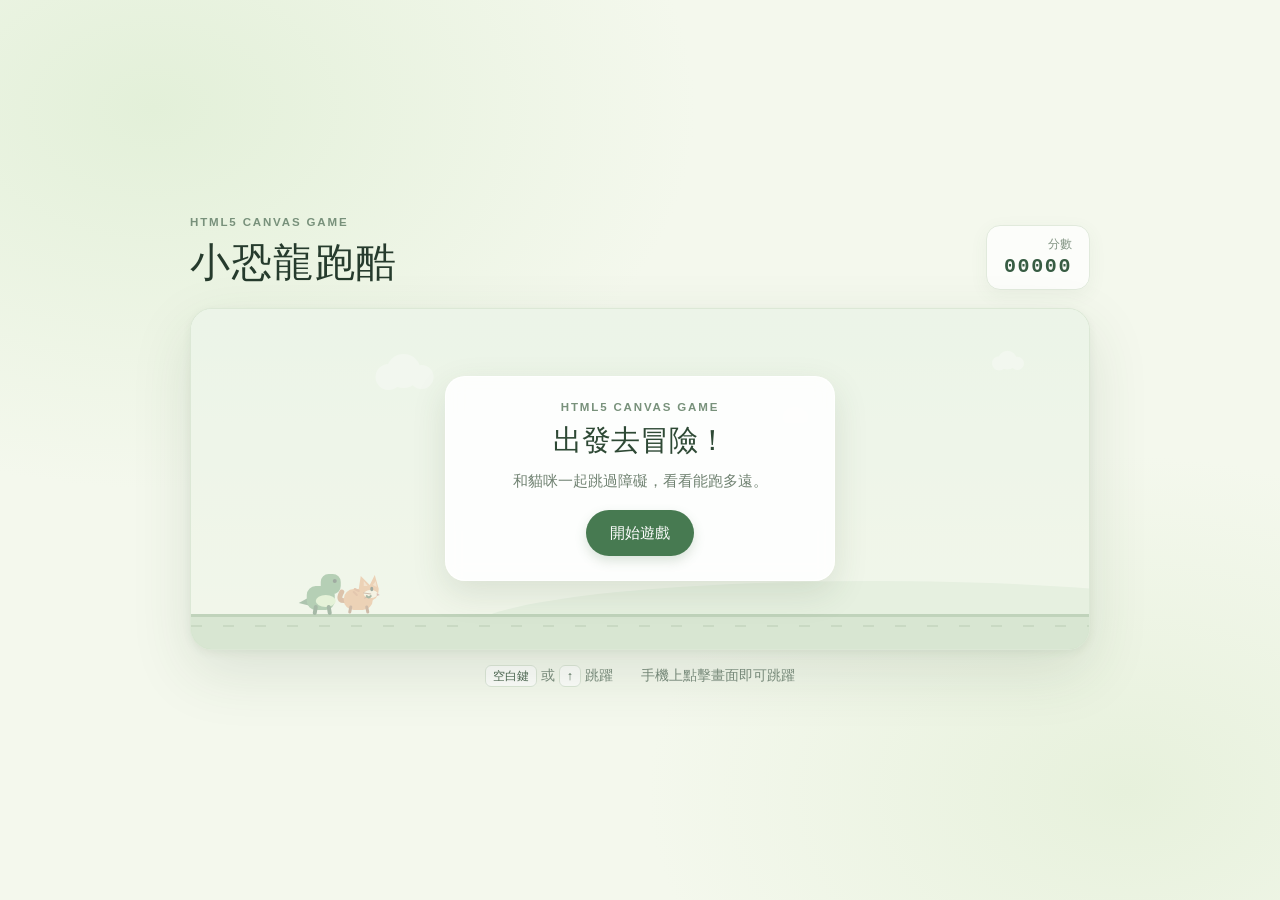
==== index.html @ 6cbfdb34 "1005" ====
<!doctype html>
<html lang="zh-Hant">
  <head>
    <meta charset="UTF-8" />
    <meta name="viewport" content="width=device-width, initial-scale=1.0" />
    <meta name="theme-color" content="#f4f8ed" />
    <title>小恐龍跑酷</title>
    <link rel="stylesheet" href="style.css" />
    <script src="game.js" defer></script>
  </head>
  <body>
    <main class="game-shell">
      <header class="game-header">
        <div>
          <p class="eyebrow">HTML5 CANVAS GAME</p>
          <h1>小恐龍跑酷</h1>
        </div>
        <div class="score-card" aria-live="polite">
          <span class="score-label">分數</span>
          <span id="score" class="score-value">00000</span>
        </div>
      </header>

      <section class="game-frame" aria-label="小恐龍與貓咪跑酷遊戲">
        <canvas id="game-canvas" aria-label="遊戲畫面"></canvas>
        <div id="game-overlay" class="game-overlay">
          <div class="overlay-card">
            <p id="overlay-kicker" class="overlay-kicker">準備好了嗎？</p>
            <h2 id="overlay-title">出發去冒險！</h2>
            <p id="overlay-message">和貓咪一起跳過障礙，看看能跑多遠。</p>
            <button id="start-button" class="start-button" type="button">開始遊戲</button>
          </div>
        </div>
      </section>

      <footer class="game-help">
        <span><kbd>空白鍵</kbd> 或 <kbd>↑</kbd> 跳躍</span>
        <span>手機上點擊畫面即可跳躍</span>
      </footer>
    </main>
  </body>
</html>
---- style.css ----
* {
  box-sizing: border-box;
}

:root {
  color-scheme: light;
  font-family: "Trebuchet MS", "Noto Sans TC", sans-serif;
  color: #24372c;
  background: #f4f8ed;
  font-synthesis: none;
  text-rendering: optimizeLegibility;
}

body {
  min-width: 320px;
  min-height: 100vh;
  margin: 0;
  display: grid;
  place-items: center;
  padding: 32px 20px;
  background:
    radial-gradient(ellipse at 12% 12%, #e3f0d9 0, transparent 34%),
    radial-gradient(ellipse at 88% 88%, #e7f1dc 0, transparent 30%),
    #f4f8ed;
}

button,
body {
  font-family: "Trebuchet MS", "Noto Sans TC", sans-serif;
}

.game-shell {
  width: min(900px, 100%);
}

.game-header {
  display: flex;
  align-items: end;
  justify-content: space-between;
  gap: 20px;
  margin-bottom: 18px;
}

.eyebrow,
.overlay-kicker {
  margin: 0 0 7px;
  color: #78917b;
  font-size: 0.72rem;
  font-weight: 800;
  letter-spacing: 0.16em;
}

h1 {
  margin: 0;
  color: #263b2d;
  font-size: clamp(1.7rem, 5vw, 2.5rem);
  letter-spacing: 0.04em;
}

.score-card {
  display: grid;
  justify-items: end;
  gap: 3px;
  padding: 11px 17px;
  border: 1px solid #e1eadc;
  border-radius: 14px;
  background: #ffffffb8;
  box-shadow: 0 5px 18px #506b4810;
}

.score-label {
  color: #829483;
  font-size: 0.72rem;
  font-weight: 700;
}

.score-value {
  color: #375c43;
  font-family: "Courier New", monospace;
  font-size: 1.25rem;
  font-weight: 800;
  letter-spacing: 0.08em;
}

.game-frame {
  position: relative;
  overflow: hidden;
  border: 1px solid #dce8d6;
  border-radius: 22px;
  background: #eaf4e6;
  box-shadow: 0 22px 60px #314c3020, 0 3px 8px #314c3010;
}

#game-canvas {
  display: block;
  width: 100%;
  height: clamp(230px, 40vw, 340px);
  touch-action: manipulation;
}

.game-overlay {
  position: absolute;
  inset: 0;
  display: grid;
  place-items: center;
  padding: 20px;
  background: #eff6eb9c;
  text-align: center;
  transition: opacity 180ms ease, visibility 180ms ease;
}

.game-overlay.is-hidden {
  visibility: hidden;
  opacity: 0;
  pointer-events: none;
}

.overlay-card {
  width: min(390px, 100%);
  padding: 24px;
  border: 1px solid #ffffffd9;
  border-radius: 20px;
  background: #ffffffdf;
  box-shadow: 0 12px 34px #354d3020;
  backdrop-filter: blur(8px);
}

.overlay-kicker {
  margin-bottom: 8px;
}

.overlay-card h2 {
  margin: 0;
  color: #2e4935;
  font-size: clamp(1.35rem, 4vw, 1.8rem);
}

.overlay-card p:not(.overlay-kicker) {
  margin: 10px 0 18px;
  color: #718373;
  font-size: 0.95rem;
}

.start-button {
  min-height: 46px;
  padding: 0 24px;
  border: 0;
  border-radius: 999px;
  background: #477a51;
  color: white;
  font-size: 0.95rem;
  font-weight: 800;
  cursor: pointer;
  box-shadow: 0 5px 12px #477a5133;
  transition: transform 150ms ease, background 150ms ease;
}

.start-button:hover {
  transform: translateY(-2px);
  background: #386c44;
}

.start-button:focus-visible {
  outline: 3px solid #a6c99f;
  outline-offset: 3px;
}

.game-help {
  display: flex;
  justify-content: center;
  flex-wrap: wrap;
  gap: 10px 28px;
  margin-top: 17px;
  color: #7b8d7e;
  font-size: 0.85rem;
}

kbd {
  padding: 3px 7px;
  border: 1px solid #dce6d7;
  border-radius: 6px;
  background: #ffffffb8;
  color: #4f6954;
  font-family: inherit;
  font-size: 0.78rem;
  font-weight: 700;
}

@media (max-width: 520px) {
  body {
    padding: 22px 14px;
  }

  .game-header {
    margin-bottom: 13px;
  }

  .score-card {
    padding: 8px 12px;
  }

  .game-frame {
    border-radius: 16px;
  }

  .game-help {
    gap: 9px 16px;
    font-size: 0.78rem;
  }
}

@media (prefers-reduced-motion: reduce) {
  *,
  *::before,
  *::after {
    scroll-behavior: auto !important;
    transition-duration: 0.01ms !important;
  }
}
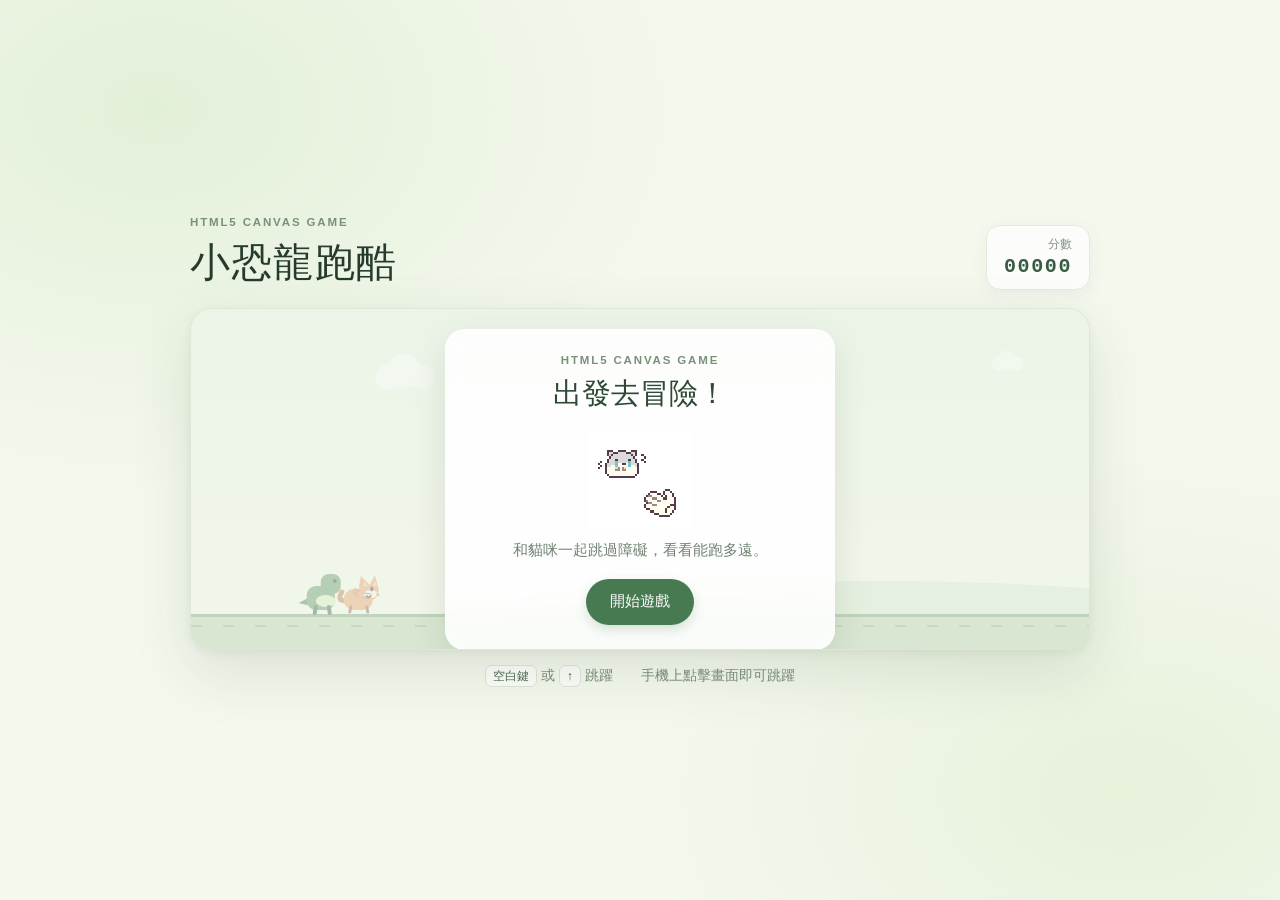
==== commit f5efb714: "1019" ====
--- a/index.html
+++ b/index.html
@@ -27,6 +27,7 @@
           <div class="overlay-card">
             <p id="overlay-kicker" class="overlay-kicker">準備好了嗎？</p>
             <h2 id="overlay-title">出發去冒險！</h2>
+            <img class="overlay-art" src="1.gif" alt="像素風貓咪動畫" />
             <p id="overlay-message">和貓咪一起跳過障礙，看看能跑多遠。</p>
             <button id="start-button" class="start-button" type="button">開始遊戲</button>
           </div>
--- a/style.css
+++ b/style.css
@@ -133,6 +133,15 @@
   margin: 0;
   color: #2e4935;
   font-size: clamp(1.35rem, 4vw, 1.8rem);
+}
+
+.overlay-art {
+  display: block;
+  width: 104px;
+  height: 104px;
+  margin: 12px auto 4px;
+  object-fit: contain;
+  image-rendering: pixelated;
 }
 
 .overlay-card p:not(.overlay-kicker) {
